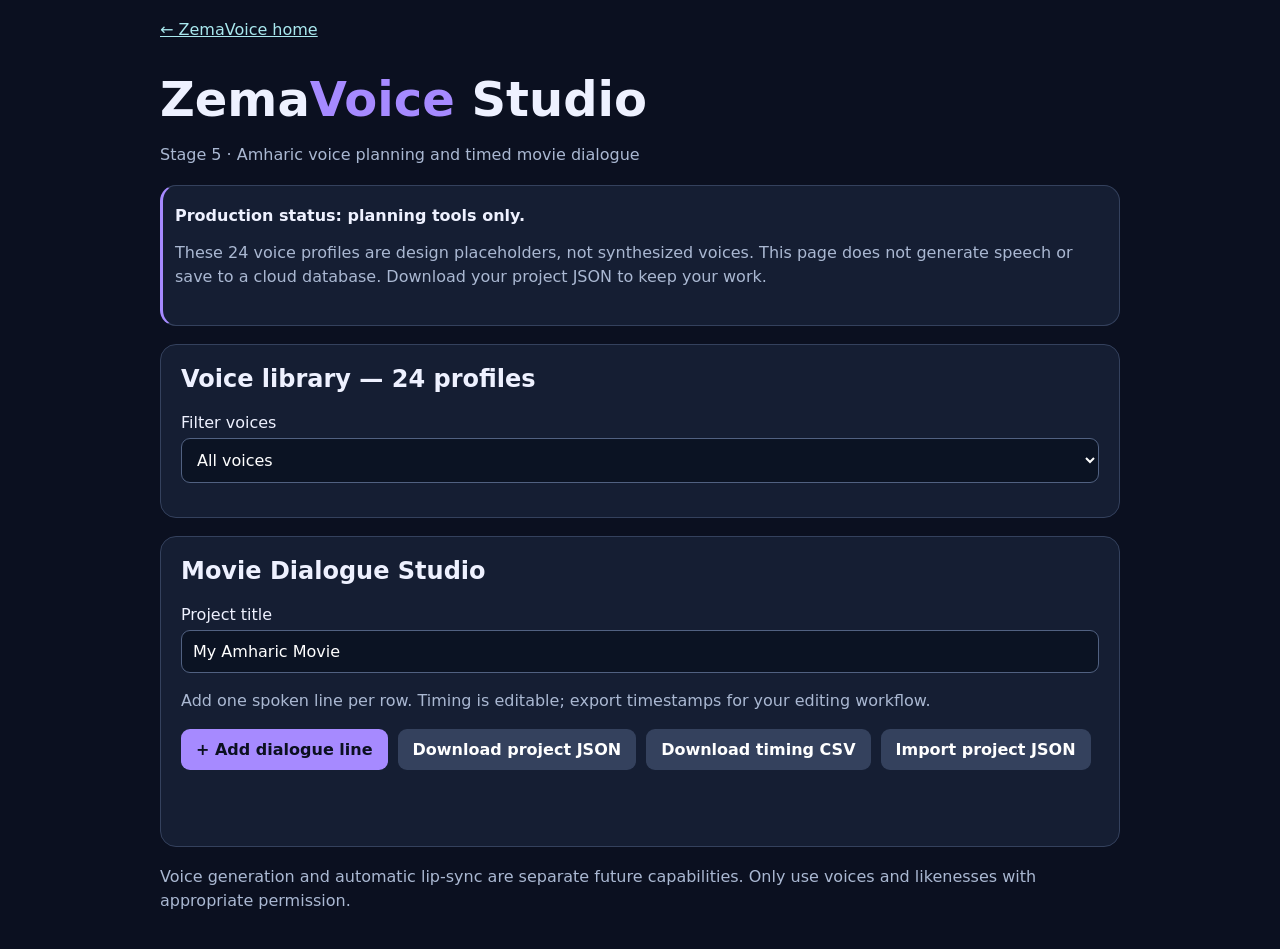
==== public/studio.html @ 5cdcee13 "Add Stage 5 voice library and dialogue studio UI" ====
<!doctype html><html lang="en"><head><meta charset="utf-8"><meta name="viewport" content="width=device-width,initial-scale=1"><title>ZemaVoice — Movie Dialogue Studio</title><style>:root{color-scheme:dark}*{box-sizing:border-box}body{background:#0b1020;color:#eef1ff;font:16px system-ui;margin:0}.wrap{max-width:1000px;margin:auto;padding:20px}h1{font-size:clamp(30px,5vw,48px);margin-bottom:8px}h1 span{color:#a68aff}h2{margin-top:0}.muted{color:#aab8d2;line-height:1.5}.card{background:#151e33;border:1px solid #34415d;border-radius:16px;padding:20px;margin:18px 0}input,select,textarea{background:#0b1323;color:white;border:1px solid #516181;border-radius:9px;padding:11px;font:inherit;width:100%}textarea{min-height:88px}label{display:block;margin:12px 0 6px}button{border:0;background:#a68aff;color:#0b1020;border-radius:9px;padding:11px 15px;font:inherit;font-weight:700;cursor:pointer}button:disabled{opacity:.5}.secondary{background:#34415d;color:white}.actions{display:flex;gap:10px;flex-wrap:wrap;margin-top:14px}.grid{display:grid;grid-template-columns:repeat(auto-fit,minmax(180px,1fr));gap:12px}.voice{border:1px solid #34415d;border-radius:12px;padding:14px}.voice strong{display:block}.tag{font-size:12px;color:#c4b5fd}.row{border-top:1px solid #34415d;padding:15px 0}.rowhead{display:flex;justify-content:space-between;gap:8px;align-items:center}.fields{display:grid;grid-template-columns:repeat(3,minmax(0,1fr));gap:10px}@media(max-width:620px){.fields{grid-template-columns:1fr 1fr}.fields>div:first-child{grid-column:1/-1}}a{color:#a9e8ee}.notice{border-left:3px solid #a68aff;padding-left:12px}#status{min-height:1.5em}small{color:#aab8d2}</style></head><body><main class="wrap"><a href="/">← ZemaVoice home</a><h1>Zema<span>Voice</span> Studio</h1><p class="muted">Stage 5 · Amharic voice planning and timed movie dialogue</p><div class="card notice"><strong>Production status: planning tools only.</strong><p class="muted">These 24 voice profiles are design placeholders, not synthesized voices. This page does not generate speech or save to a cloud database. Download your project JSON to keep your work.</p></div><section class="card"><h2>Voice library — 24 profiles</h2><label for="filter">Filter voices</label><select id="filter"><option value="all">All voices</option><option value="adult">Adult voices</option><option value="child">Child-style voices</option><option value="narrator">Narrators</option></select><div id="library" class="grid" style="margin-top:14px"></div></section><section class="card"><h2>Movie Dialogue Studio</h2><label for="project">Project title</label><input id="project" value="My Amharic Movie" maxlength="120"><p class="muted">Add one spoken line per row. Timing is editable; export timestamps for your editing workflow.</p><div id="lines"></div><div class="actions"><button id="add" type="button">+ Add dialogue line</button><button id="exportJson" class="secondary" type="button">Download project JSON</button><button id="exportCsv" class="secondary" type="button">Download timing CSV</button><button id="importBtn" class="secondary" type="button">Import project JSON</button><input id="importFile" type="file" accept=".json,application/json" hidden></div><p id="status" role="status" class="muted"></p></section><p class="muted">Voice generation and automatic lip-sync are separate future capabilities. Only use voices and likenesses with appropriate permission.</p></main><script src="/studio.js" defer></script></body></html>
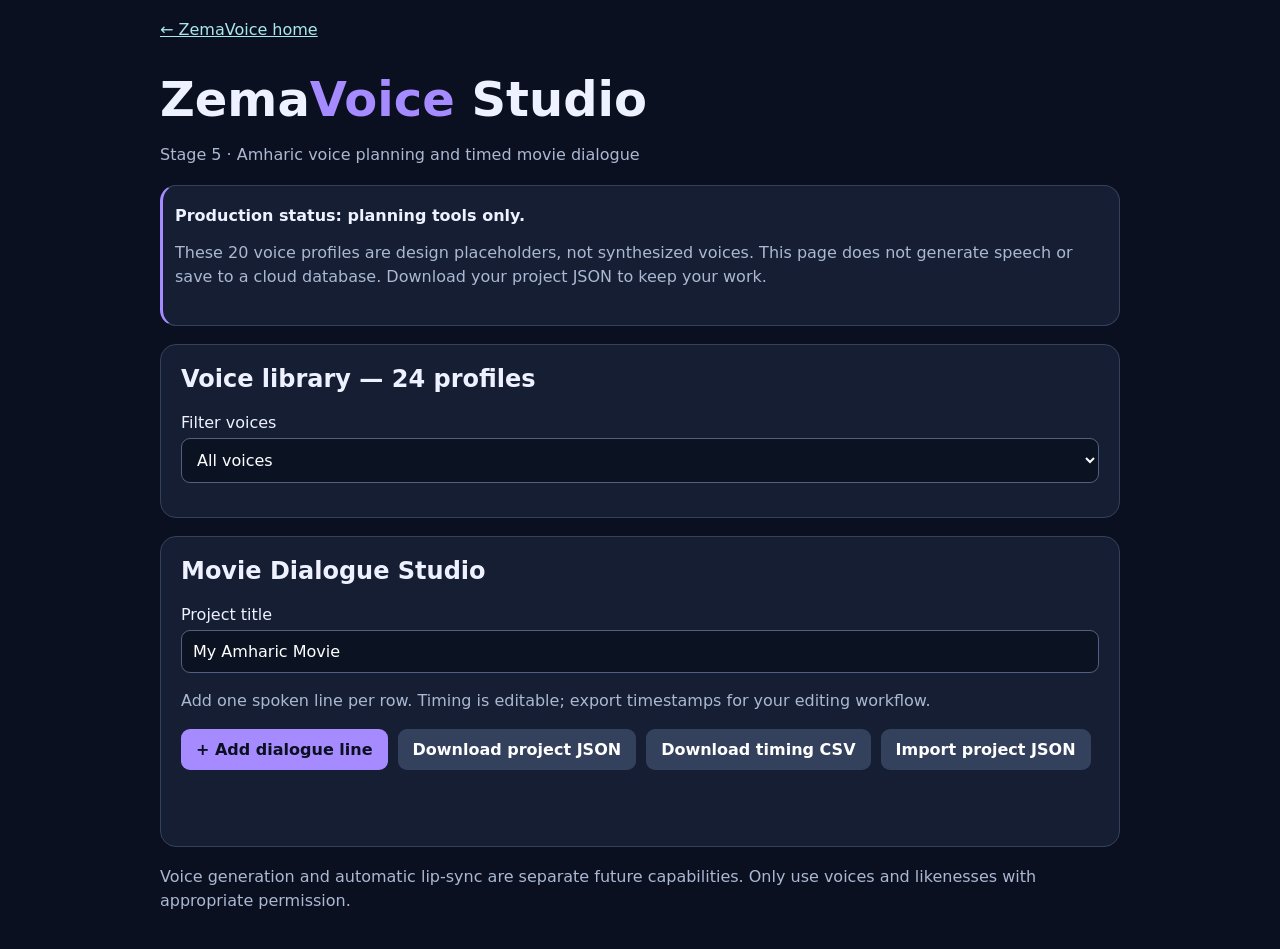
==== commit 675104b5: "Unify signed-in studio and planned voice catalog; add bounded long-video rendering" ====
--- a/public/studio.html
+++ b/public/studio.html
@@ -1 +1 @@
-<!doctype html><html lang="en"><head><meta charset="utf-8"><meta name="viewport" content="width=device-width,initial-scale=1"><title>ZemaVoice — Movie Dialogue Studio</title><style>:root{color-scheme:dark}*{box-sizing:border-box}body{background:#0b1020;color:#eef1ff;font:16px system-ui;margin:0}.wrap{max-width:1000px;margin:auto;padding:20px}h1{font-size:clamp(30px,5vw,48px);margin-bottom:8px}h1 span{color:#a68aff}h2{margin-top:0}.muted{color:#aab8d2;line-height:1.5}.card{background:#151e33;border:1px solid #34415d;border-radius:16px;padding:20px;margin:18px 0}input,select,textarea{background:#0b1323;color:white;border:1px solid #516181;border-radius:9px;padding:11px;font:inherit;width:100%}textarea{min-height:88px}label{display:block;margin:12px 0 6px}button{border:0;background:#a68aff;color:#0b1020;border-radius:9px;padding:11px 15px;font:inherit;font-weight:700;cursor:pointer}button:disabled{opacity:.5}.secondary{background:#34415d;color:white}.actions{display:flex;gap:10px;flex-wrap:wrap;margin-top:14px}.grid{display:grid;grid-template-columns:repeat(auto-fit,minmax(180px,1fr));gap:12px}.voice{border:1px solid #34415d;border-radius:12px;padding:14px}.voice strong{display:block}.tag{font-size:12px;color:#c4b5fd}.row{border-top:1px solid #34415d;padding:15px 0}.rowhead{display:flex;justify-content:space-between;gap:8px;align-items:center}.fields{display:grid;grid-template-columns:repeat(3,minmax(0,1fr));gap:10px}@media(max-width:620px){.fields{grid-template-columns:1fr 1fr}.fields>div:first-child{grid-column:1/-1}}a{color:#a9e8ee}.notice{border-left:3px solid #a68aff;padding-left:12px}#status{min-height:1.5em}small{color:#aab8d2}</style></head><body><main class="wrap"><a href="/">← ZemaVoice home</a><h1>Zema<span>Voice</span> Studio</h1><p class="muted">Stage 5 · Amharic voice planning and timed movie dialogue</p><div class="card notice"><strong>Production status: planning tools only.</strong><p class="muted">These 24 voice profiles are design placeholders, not synthesized voices. This page does not generate speech or save to a cloud database. Download your project JSON to keep your work.</p></div><section class="card"><h2>Voice library — 24 profiles</h2><label for="filter">Filter voices</label><select id="filter"><option value="all">All voices</option><option value="adult">Adult voices</option><option value="child">Child-style voices</option><option value="narrator">Narrators</option></select><div id="library" class="grid" style="margin-top:14px"></div></section><section class="card"><h2>Movie Dialogue Studio</h2><label for="project">Project title</label><input id="project" value="My Amharic Movie" maxlength="120"><p class="muted">Add one spoken line per row. Timing is editable; export timestamps for your editing workflow.</p><div id="lines"></div><div class="actions"><button id="add" type="button">+ Add dialogue line</button><button id="exportJson" class="secondary" type="button">Download project JSON</button><button id="exportCsv" class="secondary" type="button">Download timing CSV</button><button id="importBtn" class="secondary" type="button">Import project JSON</button><input id="importFile" type="file" accept=".json,application/json" hidden></div><p id="status" role="status" class="muted"></p></section><p class="muted">Voice generation and automatic lip-sync are separate future capabilities. Only use voices and likenesses with appropriate permission.</p></main><script src="/studio.js" defer></script></body></html>+<!doctype html><html lang="en"><head><meta charset="utf-8"><meta name="viewport" content="width=device-width,initial-scale=1"><title>ZemaVoice — Movie Dialogue Studio</title><style>:root{color-scheme:dark}*{box-sizing:border-box}body{background:#0b1020;color:#eef1ff;font:16px system-ui;margin:0}.wrap{max-width:1000px;margin:auto;padding:20px}h1{font-size:clamp(30px,5vw,48px);margin-bottom:8px}h1 span{color:#a68aff}h2{margin-top:0}.muted{color:#aab8d2;line-height:1.5}.card{background:#151e33;border:1px solid #34415d;border-radius:16px;padding:20px;margin:18px 0}input,select,textarea{background:#0b1323;color:white;border:1px solid #516181;border-radius:9px;padding:11px;font:inherit;width:100%}textarea{min-height:88px}label{display:block;margin:12px 0 6px}button{border:0;background:#a68aff;color:#0b1020;border-radius:9px;padding:11px 15px;font:inherit;font-weight:700;cursor:pointer}button:disabled{opacity:.5}.secondary{background:#34415d;color:white}.actions{display:flex;gap:10px;flex-wrap:wrap;margin-top:14px}.grid{display:grid;grid-template-columns:repeat(auto-fit,minmax(180px,1fr));gap:12px}.voice{border:1px solid #34415d;border-radius:12px;padding:14px}.voice strong{display:block}.tag{font-size:12px;color:#c4b5fd}.row{border-top:1px solid #34415d;padding:15px 0}.rowhead{display:flex;justify-content:space-between;gap:8px;align-items:center}.fields{display:grid;grid-template-columns:repeat(3,minmax(0,1fr));gap:10px}@media(max-width:620px){.fields{grid-template-columns:1fr 1fr}.fields>div:first-child{grid-column:1/-1}}a{color:#a9e8ee}.notice{border-left:3px solid #a68aff;padding-left:12px}#status{min-height:1.5em}small{color:#aab8d2}</style></head><body><main class="wrap"><a href="/">← ZemaVoice home</a><h1>Zema<span>Voice</span> Studio</h1><p class="muted">Stage 5 · Amharic voice planning and timed movie dialogue</p><div class="card notice"><strong>Production status: planning tools only.</strong><p class="muted">These 20 voice profiles are design placeholders, not synthesized voices. This page does not generate speech or save to a cloud database. Download your project JSON to keep your work.</p></div><section class="card"><h2>Voice library — 24 profiles</h2><label for="filter">Filter voices</label><select id="filter"><option value="all">All voices</option><option value="adult">Adult voices</option><option value="child">Child-style voices</option><option value="narrator">Narrators</option></select><div id="library" class="grid" style="margin-top:14px"></div></section><section class="card"><h2>Movie Dialogue Studio</h2><label for="project">Project title</label><input id="project" value="My Amharic Movie" maxlength="120"><p class="muted">Add one spoken line per row. Timing is editable; export timestamps for your editing workflow.</p><div id="lines"></div><div class="actions"><button id="add" type="button">+ Add dialogue line</button><button id="exportJson" class="secondary" type="button">Download project JSON</button><button id="exportCsv" class="secondary" type="button">Download timing CSV</button><button id="importBtn" class="secondary" type="button">Import project JSON</button><input id="importFile" type="file" accept=".json,application/json" hidden></div><p id="status" role="status" class="muted"></p></section><p class="muted">Voice generation and automatic lip-sync are separate future capabilities. Only use voices and likenesses with appropriate permission.</p></main><script src="/voice-profiles.js" defer></script><script src="/studio.js" defer></script></body></html>
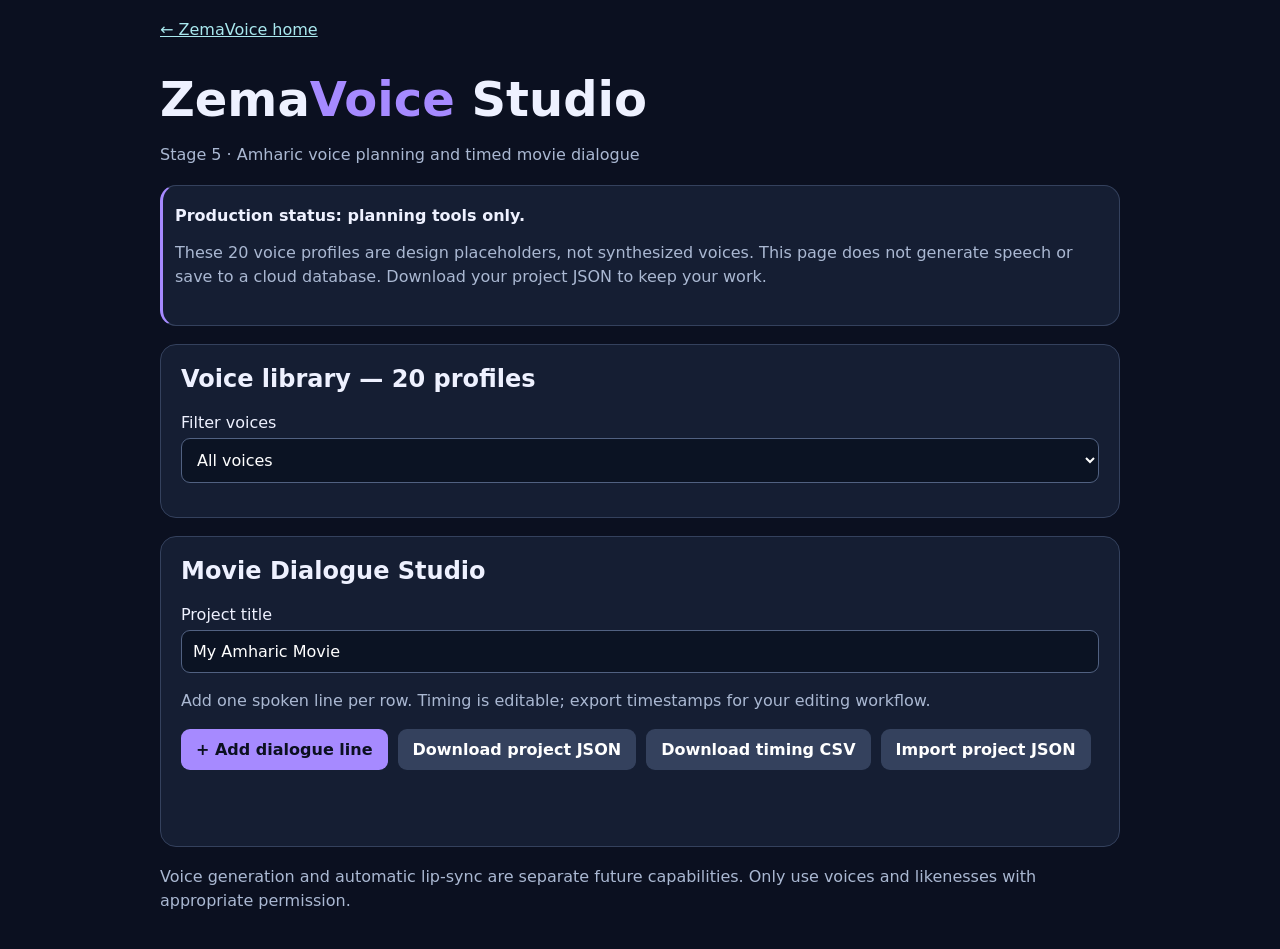
==== commit 784ee200: "Record successful 30-second GPU test and streamline embedded planner controls" ====
--- a/public/studio.html
+++ b/public/studio.html
@@ -1 +1 @@
-<!doctype html><html lang="en"><head><meta charset="utf-8"><meta name="viewport" content="width=device-width,initial-scale=1"><title>ZemaVoice — Movie Dialogue Studio</title><style>:root{color-scheme:dark}*{box-sizing:border-box}body{background:#0b1020;color:#eef1ff;font:16px system-ui;margin:0}.wrap{max-width:1000px;margin:auto;padding:20px}h1{font-size:clamp(30px,5vw,48px);margin-bottom:8px}h1 span{color:#a68aff}h2{margin-top:0}.muted{color:#aab8d2;line-height:1.5}.card{background:#151e33;border:1px solid #34415d;border-radius:16px;padding:20px;margin:18px 0}input,select,textarea{background:#0b1323;color:white;border:1px solid #516181;border-radius:9px;padding:11px;font:inherit;width:100%}textarea{min-height:88px}label{display:block;margin:12px 0 6px}button{border:0;background:#a68aff;color:#0b1020;border-radius:9px;padding:11px 15px;font:inherit;font-weight:700;cursor:pointer}button:disabled{opacity:.5}.secondary{background:#34415d;color:white}.actions{display:flex;gap:10px;flex-wrap:wrap;margin-top:14px}.grid{display:grid;grid-template-columns:repeat(auto-fit,minmax(180px,1fr));gap:12px}.voice{border:1px solid #34415d;border-radius:12px;padding:14px}.voice strong{display:block}.tag{font-size:12px;color:#c4b5fd}.row{border-top:1px solid #34415d;padding:15px 0}.rowhead{display:flex;justify-content:space-between;gap:8px;align-items:center}.fields{display:grid;grid-template-columns:repeat(3,minmax(0,1fr));gap:10px}@media(max-width:620px){.fields{grid-template-columns:1fr 1fr}.fields>div:first-child{grid-column:1/-1}}a{color:#a9e8ee}.notice{border-left:3px solid #a68aff;padding-left:12px}#status{min-height:1.5em}small{color:#aab8d2}</style></head><body><main class="wrap"><a href="/">← ZemaVoice home</a><h1>Zema<span>Voice</span> Studio</h1><p class="muted">Stage 5 · Amharic voice planning and timed movie dialogue</p><div class="card notice"><strong>Production status: planning tools only.</strong><p class="muted">These 20 voice profiles are design placeholders, not synthesized voices. This page does not generate speech or save to a cloud database. Download your project JSON to keep your work.</p></div><section class="card"><h2>Voice library — 24 profiles</h2><label for="filter">Filter voices</label><select id="filter"><option value="all">All voices</option><option value="adult">Adult voices</option><option value="child">Child-style voices</option><option value="narrator">Narrators</option></select><div id="library" class="grid" style="margin-top:14px"></div></section><section class="card"><h2>Movie Dialogue Studio</h2><label for="project">Project title</label><input id="project" value="My Amharic Movie" maxlength="120"><p class="muted">Add one spoken line per row. Timing is editable; export timestamps for your editing workflow.</p><div id="lines"></div><div class="actions"><button id="add" type="button">+ Add dialogue line</button><button id="exportJson" class="secondary" type="button">Download project JSON</button><button id="exportCsv" class="secondary" type="button">Download timing CSV</button><button id="importBtn" class="secondary" type="button">Import project JSON</button><input id="importFile" type="file" accept=".json,application/json" hidden></div><p id="status" role="status" class="muted"></p></section><p class="muted">Voice generation and automatic lip-sync are separate future capabilities. Only use voices and likenesses with appropriate permission.</p></main><script src="/voice-profiles.js" defer></script><script src="/studio.js" defer></script></body></html>+<!doctype html><html lang="en"><head><meta charset="utf-8"><meta name="viewport" content="width=device-width,initial-scale=1"><title>ZemaVoice — Movie Dialogue Studio</title><style>:root{color-scheme:dark}*{box-sizing:border-box}body{background:#0b1020;color:#eef1ff;font:16px system-ui;margin:0}.wrap{max-width:1000px;margin:auto;padding:20px}h1{font-size:clamp(30px,5vw,48px);margin-bottom:8px}h1 span{color:#a68aff}h2{margin-top:0}.muted{color:#aab8d2;line-height:1.5}.card{background:#151e33;border:1px solid #34415d;border-radius:16px;padding:20px;margin:18px 0}input,select,textarea{background:#0b1323;color:white;border:1px solid #516181;border-radius:9px;padding:11px;font:inherit;width:100%}textarea{min-height:88px}label{display:block;margin:12px 0 6px}button{border:0;background:#a68aff;color:#0b1020;border-radius:9px;padding:11px 15px;font:inherit;font-weight:700;cursor:pointer}button:disabled{opacity:.5}.secondary{background:#34415d;color:white}.actions{display:flex;gap:10px;flex-wrap:wrap;margin-top:14px}.grid{display:grid;grid-template-columns:repeat(auto-fit,minmax(180px,1fr));gap:12px}.voice{border:1px solid #34415d;border-radius:12px;padding:14px}.voice strong{display:block}.tag{font-size:12px;color:#c4b5fd}.row{border-top:1px solid #34415d;padding:15px 0}.rowhead{display:flex;justify-content:space-between;gap:8px;align-items:center}.fields{display:grid;grid-template-columns:repeat(3,minmax(0,1fr));gap:10px}@media(max-width:620px){.fields{grid-template-columns:1fr 1fr}.fields>div:first-child{grid-column:1/-1}}a{color:#a9e8ee}.notice{border-left:3px solid #a68aff;padding-left:12px}#status{min-height:1.5em}small{color:#aab8d2}.embedded .back-link,.embedded #studioTitle,.embedded #studioSubtitle,.embedded #planningNotice,.embedded #profileLibrary{display:none}.embedded .wrap{padding:0}</style></head><body><main class="wrap"><a class="back-link" href="/">← ZemaVoice home</a><h1 id="studioTitle">Zema<span>Voice</span> Studio</h1><p class="muted" id="studioSubtitle">Stage 5 · Amharic voice planning and timed movie dialogue</p><div class="card notice" id="planningNotice"><strong>Production status: planning tools only.</strong><p class="muted">These 20 voice profiles are design placeholders, not synthesized voices. This page does not generate speech or save to a cloud database. Download your project JSON to keep your work.</p></div><section class="card" id="profileLibrary"><h2>Voice library — 20 profiles</h2><label for="filter">Filter voices</label><select id="filter"><option value="all">All voices</option><option value="adult">Adult voices</option><option value="narrator">Narrators</option></select><div id="library" class="grid" style="margin-top:14px"></div></section><section class="card"><h2>Movie Dialogue Studio</h2><label for="project">Project title</label><input id="project" value="My Amharic Movie" maxlength="120"><p class="muted">Add one spoken line per row. Timing is editable; export timestamps for your editing workflow.</p><div id="lines"></div><div class="actions"><button id="add" type="button">+ Add dialogue line</button><button id="exportJson" class="secondary" type="button">Download project JSON</button><button id="exportCsv" class="secondary" type="button">Download timing CSV</button><button id="importBtn" class="secondary" type="button">Import project JSON</button><input id="importFile" type="file" accept=".json,application/json" hidden></div><p id="status" role="status" class="muted"></p></section><p class="muted">Voice generation and automatic lip-sync are separate future capabilities. Only use voices and likenesses with appropriate permission.</p></main><script src="/voice-profiles.js" defer></script><script src="/studio.js" defer></script></body></html>
